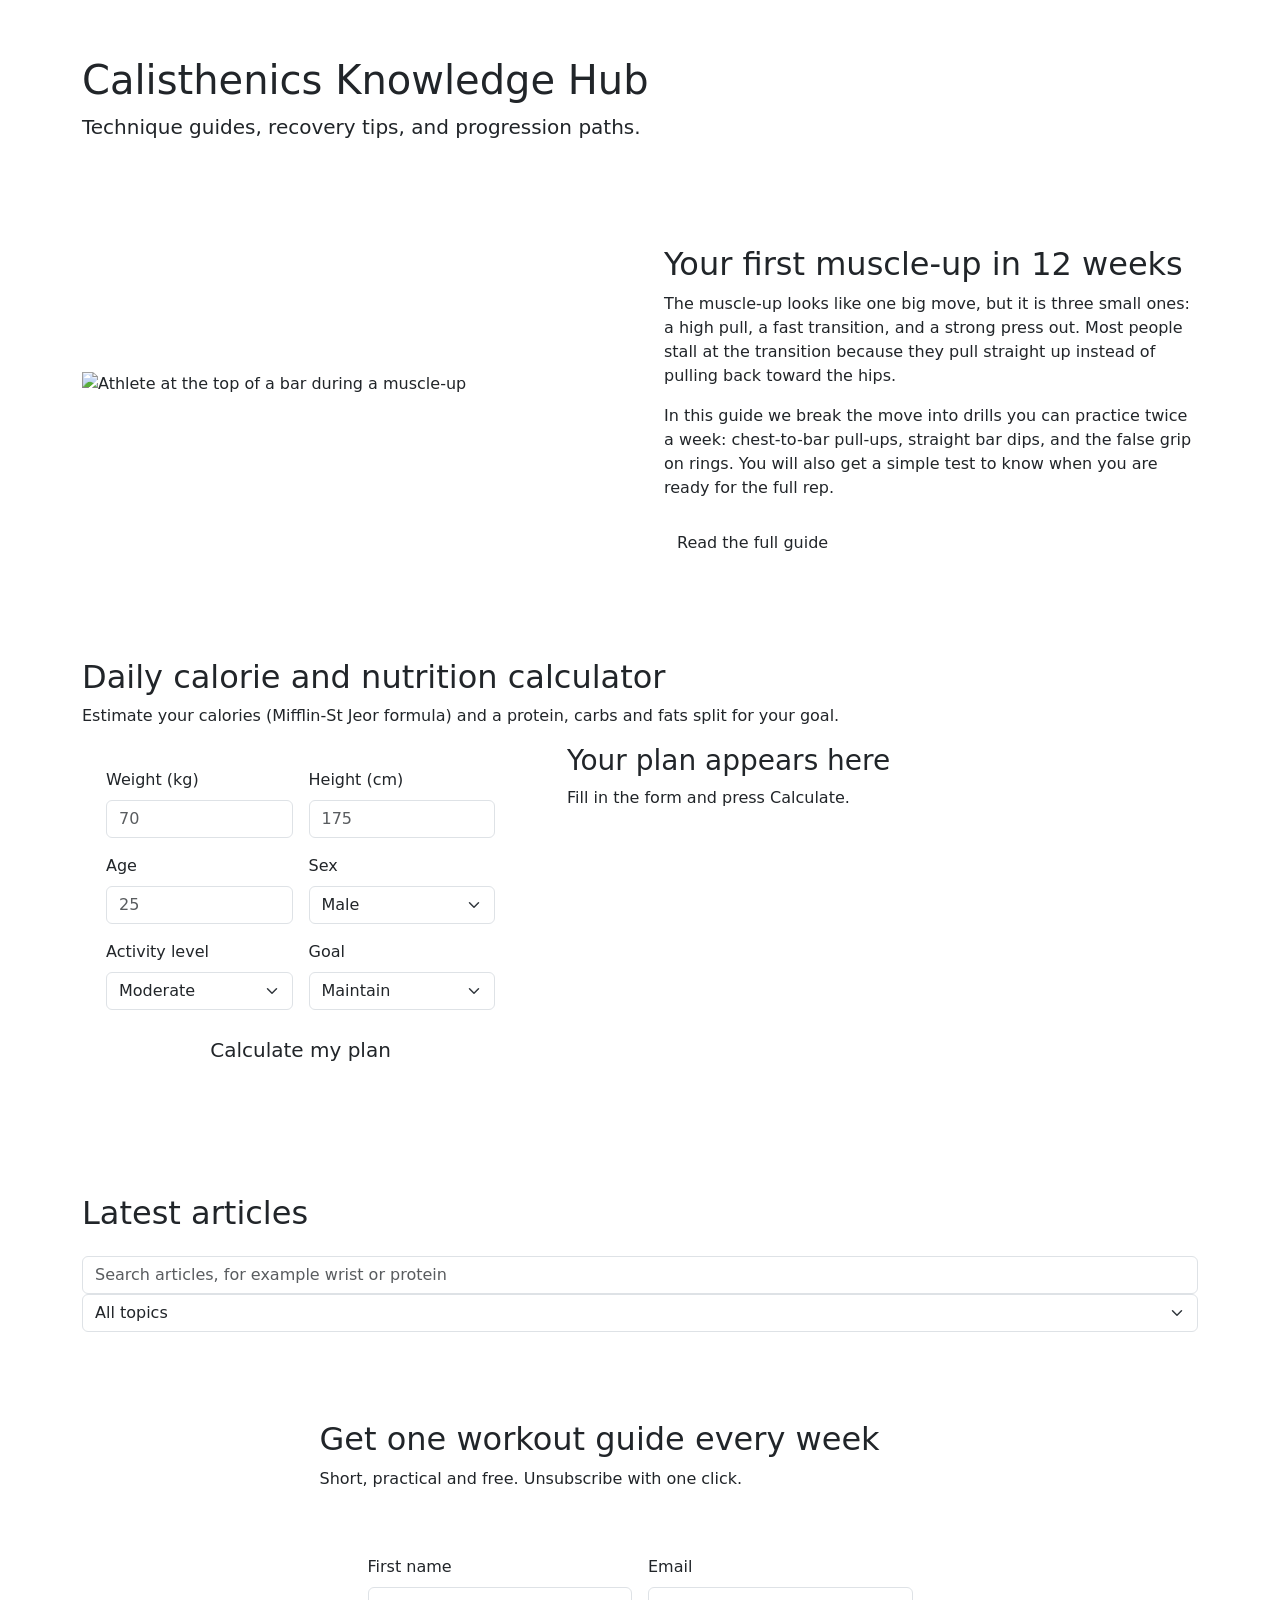
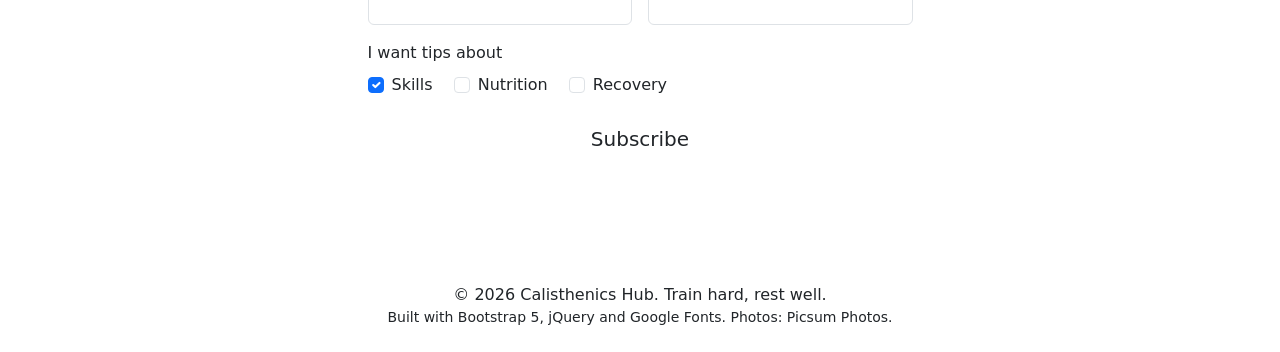
==== blog.html @ 7cf0b631 "blog.html" ====
<!DOCTYPE html>
<html lang="en">
<head>
  <meta charset="UTF-8">
  <meta name="viewport" content="width=device-width, initial-scale=1.0">
  <title>Knowledge Hub | Calisthenics Hub</title>

  <link rel="preconnect" href="https://fonts.googleapis.com">
  <link rel="preconnect" href="https://fonts.gstatic.com" crossorigin>
  <link href="https://fonts.googleapis.com/css2?family=Barlow+Condensed:wght@600;700;800&family=Barlow:wght@400;500;600&display=swap" rel="stylesheet">
  <link href="https://cdn.jsdelivr.net/npm/bootstrap@5.3.3/dist/css/bootstrap.min.css" rel="stylesheet">
  <link rel="stylesheet" href="style.css">
</head>
<body>

  <!-- SHARED NAVBAR (same on every page; only the active link changes) -->
  <header>
    <nav class="navbar navbar-expand-md sticky-top navbar-dark">
      <div class="container">
        <a class="navbar-brand" href="index.html">Calisthenics<span>Hub</span></a>
        <button class="navbar-toggler" type="button" data-bs-toggle="collapse"
                data-bs-target="#mainNav" aria-controls="mainNav"
                aria-expanded="false" aria-label="Toggle navigation">
          <span class="navbar-toggler-icon"></span>
        </button>
        <div class="collapse navbar-collapse" id="mainNav">
          <ul class="navbar-nav ms-auto">
            <li class="nav-item"><a class="nav-link" href="index.html">Home</a></li>
            <li class="nav-item"><a class="nav-link" href="index.html#programs">Programs</a></li>
            <li class="nav-item"><a class="nav-link" href="programs-table.html">Schedule &amp; Pricing</a></li>
            <li class="nav-item"><a class="nav-link active" href="blog.html" aria-current="page">Blog</a></li>
            <li class="nav-item"><a class="nav-link" href="index.html#contact">Contact</a></li>
          </ul>
        </div>
      </div>
    </nav>
  </header>

  <main>

    <!-- COMPACT HERO -->
    <section class="page-hero">
      <div class="container">
        <h1>Calisthenics Knowledge Hub</h1>
        <p class="lead">Technique guides, recovery tips, and progression paths.</p>
      </div>
    </section>

    <!-- SECTION 1: FEATURED ARTICLE (2 columns, stacks on phones) -->
    <section id="featured" class="py-5">
      <div class="container">
        <article class="row align-items-center g-4 g-lg-5">
          <div class="col-12 col-lg-6">
            <img src="https://picsum.photos/seed/muscle-up-guide/900/650"
                 class="img-fluid about-img" alt="Athlete at the top of a bar during a muscle-up">
          </div>
          <div class="col-12 col-lg-6">
            <span class="badge badge-accent mb-3">Featured guide</span>
            <h2 class="section-title">Your first muscle-up in 12 weeks</h2>
            <p>
              The muscle-up looks like one big move, but it is three small ones: a high
              pull, a fast transition, and a strong press out. Most people stall at the
              transition because they pull straight up instead of pulling back toward the hips.
            </p>
            <p>
              In this guide we break the move into drills you can practice twice a week:
              chest-to-bar pull-ups, straight bar dips, and the false grip on rings. You
              will also get a simple test to know when you are ready for the full rep.
            </p>
            <a href="#" class="btn btn-accent mt-2">Read the full guide</a>
          </div>
        </article>
      </div>
    </section>

    <!-- NUTRITION CALCULATOR (Endterm feature, logic in js/script.js) -->
    <section id="calculator" class="py-5 band">
      <div class="container">
        <h2 class="section-title">Daily calorie and nutrition calculator</h2>
        <p class="section-lead">Estimate your calories (Mifflin-St Jeor formula) and a protein, carbs and fats split for your goal.</p>
        <div class="row g-4 g-lg-5">
          <div class="col-12 col-lg-5">
            <form id="calcForm" class="contact-form p-4" novalidate>
              <div class="row g-3">
                <div class="col-12 col-sm-6">
                  <label for="weight" class="form-label">Weight (kg)</label>
                  <input type="number" class="form-control" id="weight" name="weight" inputmode="decimal" step="any" placeholder="70">
                </div>
                <div class="col-12 col-sm-6">
                  <label for="height" class="form-label">Height (cm)</label>
                  <input type="number" class="form-control" id="height" name="height" inputmode="decimal" step="any" placeholder="175">
                </div>
                <div class="col-12 col-sm-6">
                  <label for="age" class="form-label">Age</label>
                  <input type="number" class="form-control" id="age" name="age" inputmode="numeric" step="1" placeholder="25">
                </div>
                <div class="col-12 col-sm-6">
                  <label for="sex" class="form-label">Sex</label>
                  <select class="form-select" id="sex" name="sex"><option value="male">Male</option><option value="female">Female</option></select>
                </div>
                <div class="col-12 col-sm-6">
                  <label for="activity" class="form-label">Activity level</label>
                  <select class="form-select" id="activity" name="activity">
                    <option value="sedentary">Sedentary</option><option value="moderate" selected>Moderate</option><option value="active">Active</option>
                  </select>
                </div>
                <div class="col-12 col-sm-6">
                  <label for="goal" class="form-label">Goal</label>
                  <select class="form-select" id="goal" name="goal">
                    <option value="cut">Cut</option><option value="maintain" selected>Maintain</option><option value="bulk">Bulk</option>
                  </select>
                </div>
                <div class="col-12"><button type="submit" class="btn btn-accent btn-lg w-100">Calculate my plan</button></div>
              </div>
            </form>
          </div>
          <div class="col-12 col-lg-7" aria-live="polite">
            <div id="calcEmpty" class="result-box"><h3>Your plan appears here</h3><p class="mb-0">Fill in the form and press Calculate.</p></div>
            <div id="calcResult" class="result-box" hidden>
              <h3 class="visually-hidden">Your daily plan</h3>
              <p class="result-count mb-0">Daily target</p>
              <p class="calc-kcal"><span id="resKcal">0</span> kcal</p>
              <p class="mb-3">BMR <strong id="resBmr">0</strong> kcal, TDEE <strong id="resTdee">0</strong> kcal</p>
              <div class="row row-cols-1 row-cols-sm-3 g-3" id="macroCards"></div>
              <p class="small mt-3 mb-0">This is an estimate, not medical advice.</p>
            </div>
          </div>
        </div>
      </div>
    </section>

    <!-- SECTION 2: ARTICLE CARDS (1 per row on phones, 2 on tablet, 3 on desktop) -->
    <section id="articles" class="py-5">
      <div class="container">
        <h2 class="section-title mb-4">Latest articles</h2>

        <div class="article-tools">
          <div>
            <label for="articleSearch" class="visually-hidden">Search articles</label>
            <input type="search" id="articleSearch" class="form-control" placeholder="Search articles, for example wrist or protein">
          </div>
          <div>
            <label for="articleCategory" class="visually-hidden">Filter by topic</label>
            <select id="articleCategory" class="form-select"><option value="all">All topics</option></select>
          </div>
        </div>
        <p id="articleCount" class="section-lead" aria-live="polite"></p>
        <div class="row row-cols-1 row-cols-md-2 row-cols-lg-3 g-4" id="articleGrid"></div>
        <div id="articleEmpty" class="result-box" hidden><h3>No articles found</h3><p class="mb-0">Try another word or choose "All topics".</p></div>
      </div>
    </section>

    <!-- SECTION 3: NEWSLETTER FORM -->
    <section id="newsletter" class="py-5 band">
      <div class="container">
        <div class="row justify-content-center">
          <div class="col-12 col-md-10 col-lg-7">
            <h2 class="section-title">Get one workout guide every week</h2>
            <p class="section-lead">Short, practical and free. Unsubscribe with one click.</p>

            <form id="newsletterForm" class="contact-form p-4 p-md-5" action="#" method="post" novalidate>
              <div class="row g-3">
                <div class="col-12 col-md-6">
                  <label for="nlName" class="form-label">First name</label>
                  <input type="text" class="form-control" id="nlName" name="name" required>
                </div>
                <div class="col-12 col-md-6">
                  <label for="nlEmail" class="form-label">Email</label>
                  <input type="email" class="form-control" id="nlEmail" name="email" required>
                </div>
                <fieldset class="col-12">
                  <legend class="form-label fs-6">I want tips about</legend>
                  <div class="form-check form-check-inline">
                    <input class="form-check-input" type="checkbox" id="topicSkills" name="topics" value="skills" checked>
                    <label class="form-check-label" for="topicSkills">Skills</label>
                  </div>
                  <div class="form-check form-check-inline">
                    <input class="form-check-input" type="checkbox" id="topicNutrition" name="topics" value="nutrition">
                    <label class="form-check-label" for="topicNutrition">Nutrition</label>
                  </div>
                  <div class="form-check form-check-inline">
                    <input class="form-check-input" type="checkbox" id="topicRecovery" name="topics" value="recovery">
                    <label class="form-check-label" for="topicRecovery">Recovery</label>
                  </div>
                </fieldset>
                <div class="col-12">
                  <button type="submit" class="btn btn-accent btn-lg w-100">Subscribe</button>
                </div>
              </div>
            </form>
          </div>
        </div>
      </div>
    </section>

  </main>

  <!-- SHARED FOOTER -->
  <footer class="site-footer text-center py-4">
    <p class="mb-0">&copy; 2026 Calisthenics Hub. Train hard, rest well.</p>
    <p class="mb-0 small">Built with Bootstrap 5, jQuery and Google Fonts. Photos: Picsum Photos.</p>
  </footer>

  <script src="https://code.jquery.com/jquery-3.7.1.min.js"></script>
  <script src="https://cdn.jsdelivr.net/npm/bootstrap@5.3.3/dist/js/bootstrap.bundle.min.js"></script>
  <script src="js/script.js"></script>
</body>
</html>
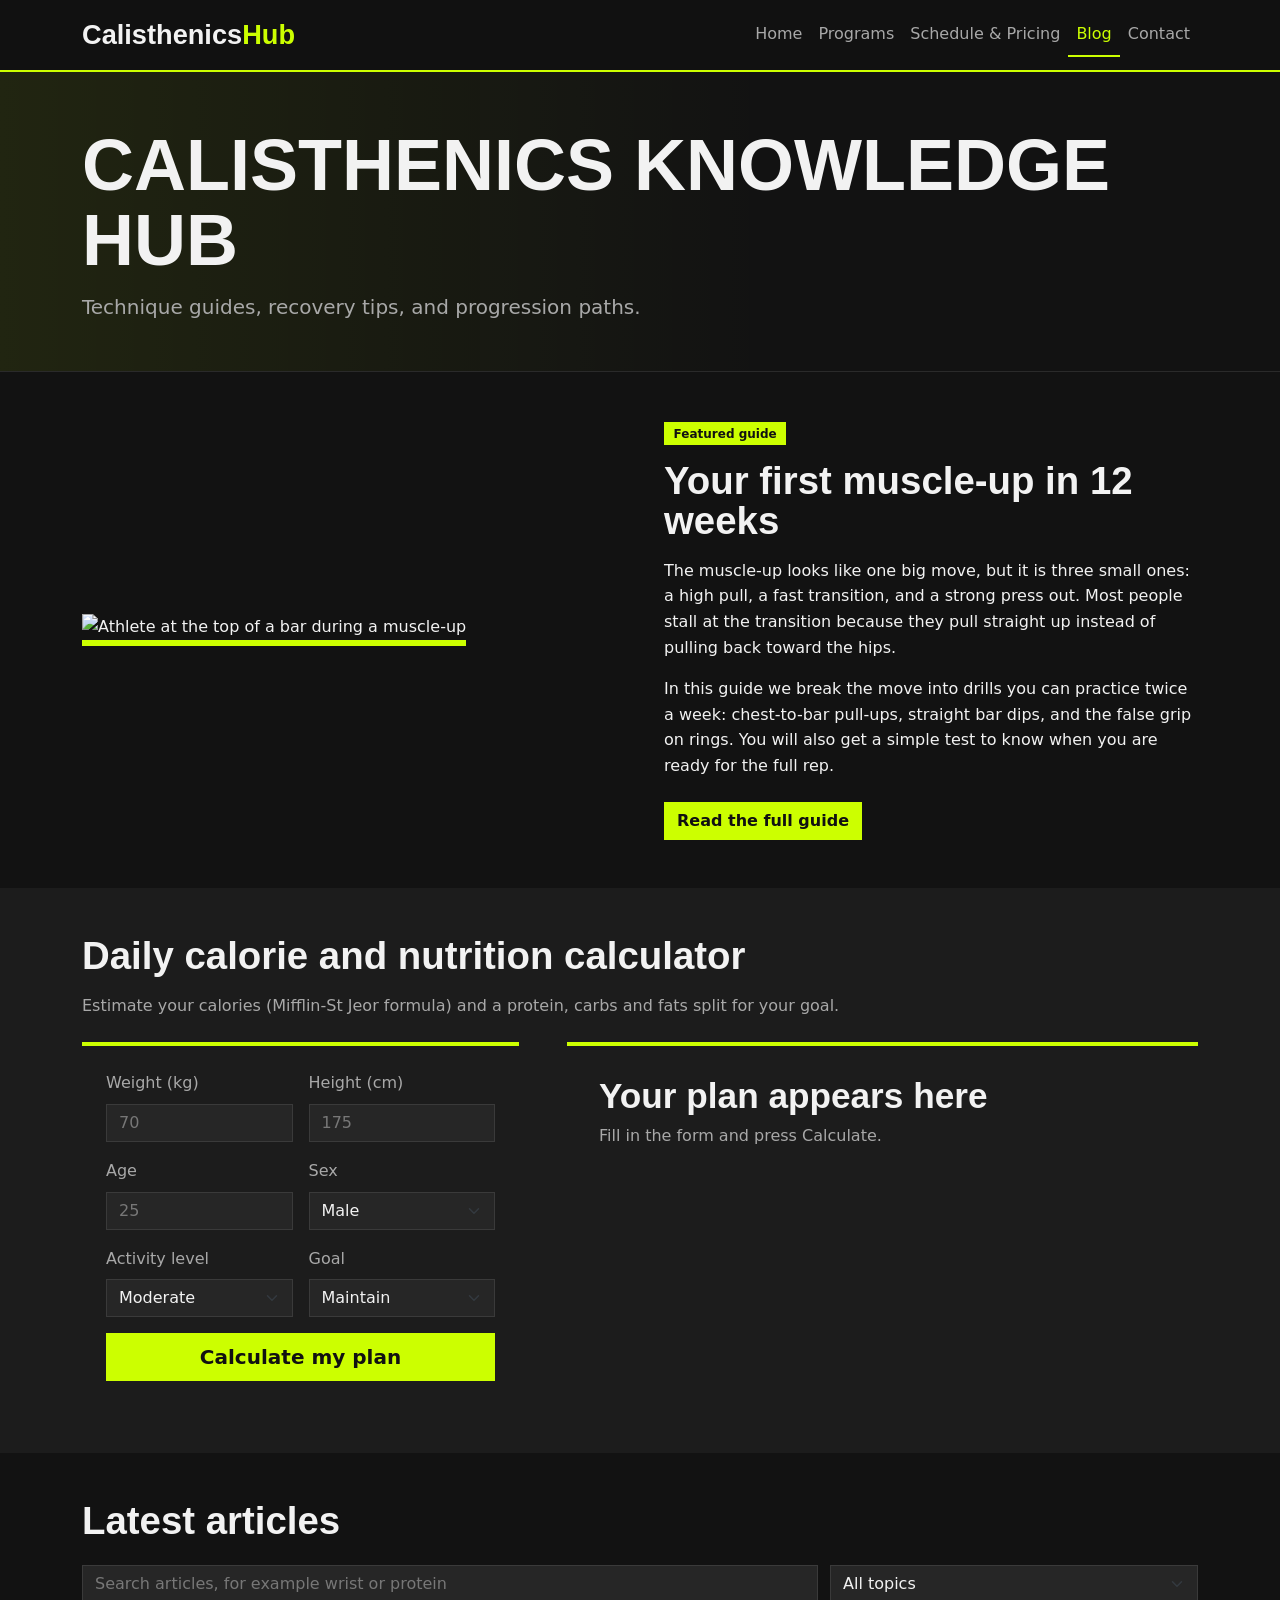
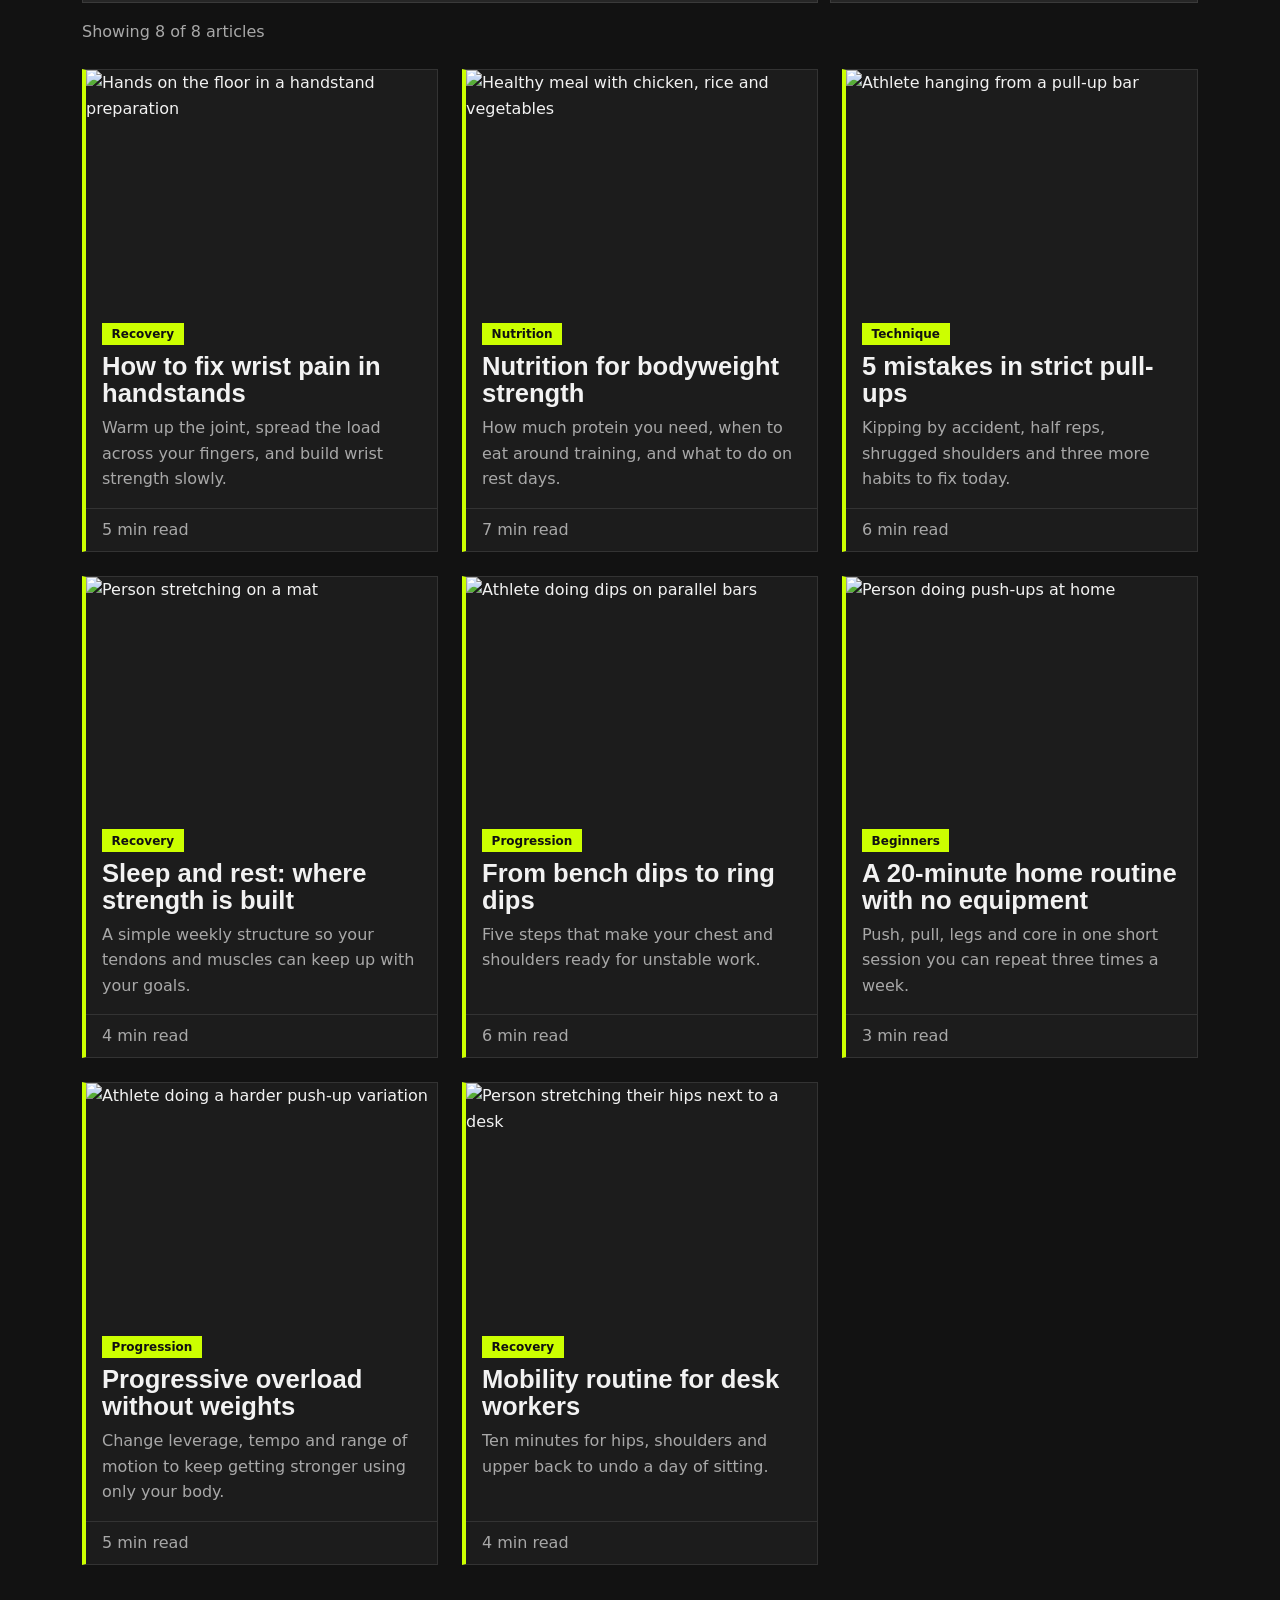
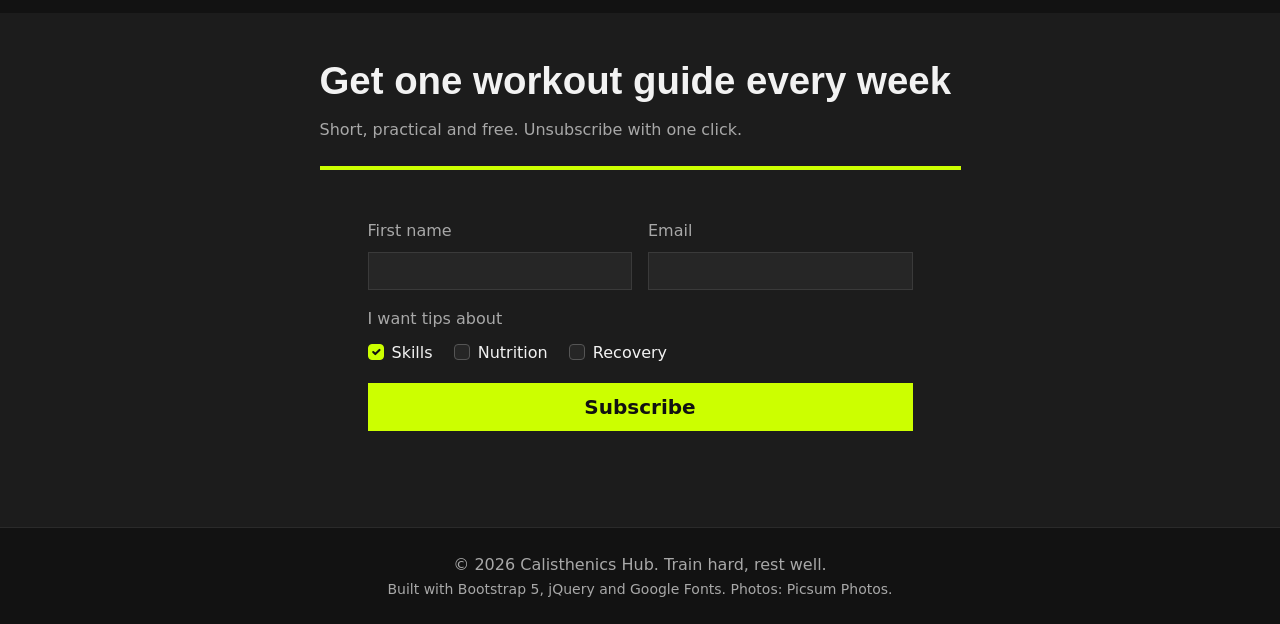
==== commit cf86240c: "blog.html" ====
--- a/blog.html
+++ b/blog.html
@@ -203,6 +203,6 @@
 
   <script src="https://code.jquery.com/jquery-3.7.1.min.js"></script>
   <script src="https://cdn.jsdelivr.net/npm/bootstrap@5.3.3/dist/js/bootstrap.bundle.min.js"></script>
-  <script src="js/script.js"></script>
+  <script src="script.js"></script>
 </body>
 </html>
--- a/style.css
+++ b/style.css
@@ -0,0 +1,474 @@
+/* ==========================================================
+   Calisthenics Hub, style.css
+   Loaded AFTER Bootstrap so these rules can override it.
+   ========================================================== */
+
+/* ---------- Design tokens ---------- */
+:root {
+  --bg: #121212;
+  --surface: #1c1c1c;
+  --surface-2: #262626;
+  --text: #f2f2f2;
+  --muted: #a8a8a8;
+  --accent: #ccff00;
+  --accent-dark: #a8d400;
+  --font-display: "Barlow Condensed", "Arial Narrow", Impact, sans-serif;
+  --font-body: "Barlow", system-ui, -apple-system, "Segoe UI", sans-serif;
+
+  /* Override Bootstrap's own variables */
+  --bs-body-bg: var(--bg);
+  --bs-body-color: var(--text);
+  --bs-body-font-family: var(--font-body);
+  --bs-border-color: #333;
+}
+
+/* ---------- Base ---------- */
+html { scroll-behavior: smooth; }
+
+body {
+  background-color: var(--bg);
+  color: var(--text);
+  font-family: var(--font-body);
+  line-height: 1.6;
+  overflow-x: hidden; /* safety net: no horizontal scroll */
+}
+
+section[id] { scroll-margin-top: 70px; } /* sticky navbar offset */
+
+h1, h2, h3 { font-family: var(--font-display); font-weight: 700; line-height: 1.05; }
+
+a:focus-visible, button:focus-visible, .form-control:focus-visible {
+  outline: 3px solid var(--accent);
+  outline-offset: 2px;
+}
+
+.section-title { font-size: 2.4rem; margin-bottom: 1rem; }
+.section-subtitle { font-size: 1.8rem; color: var(--accent); }
+
+/* ======================= TASK 2 STYLES (Bootstrap overrides) ======================= */
+
+/* ---------- Navbar ---------- */
+.navbar {
+  background-color: rgba(18, 18, 18, 0.96);
+  border-bottom: 2px solid var(--accent);
+}
+.navbar-brand {
+  font-family: var(--font-display);
+  font-size: 1.7rem;
+  font-weight: 800;
+  color: var(--text);
+}
+.navbar-brand span { color: var(--accent); }
+.navbar .nav-link { color: var(--muted); font-weight: 500; }
+.navbar .nav-link:hover,
+.navbar .nav-link:focus { color: var(--accent); }
+.navbar-toggler { border-color: var(--accent); }
+.navbar-toggler:focus { box-shadow: 0 0 0 3px rgba(204, 255, 0, 0.4); }
+.navbar-toggler-icon {
+  background-image: url("data:image/svg+xml,%3csvg xmlns='http://www.w3.org/2000/svg' viewBox='0 0 30 30'%3e%3cpath stroke='%23ccff00' stroke-linecap='round' stroke-miterlimit='10' stroke-width='2' d='M4 7h22M4 15h22M4 23h22'/%3e%3c/svg%3e");
+}
+
+/* ---------- Buttons ---------- */
+.btn-accent {
+  background-color: var(--accent);
+  border-color: var(--accent);
+  color: #111;
+  font-weight: 700;
+  border-radius: 0;
+}
+.btn-accent:hover,
+.btn-accent:focus {
+  background-color: var(--accent-dark);
+  border-color: var(--accent-dark);
+  color: #111;
+}
+.btn-outline-accent {
+  border: 2px solid var(--accent);
+  color: var(--accent);
+  font-weight: 600;
+  border-radius: 0;
+}
+.btn-outline-accent:hover {
+  background-color: var(--accent);
+  color: #111;
+}
+
+/* ---------- Hero ---------- */
+.hero {
+  min-height: 85vh;
+  background:
+    linear-gradient(90deg, rgba(18, 18, 18, 0.95) 35%, rgba(18, 18, 18, 0.7)),
+    url("https://picsum.photos/seed/calisthenics-hero/1600/900") center / cover no-repeat;
+}
+.hero-title {
+  font-size: clamp(3rem, 9vw, 6rem);
+  font-weight: 800;
+  text-transform: uppercase;
+}
+.hero-subtitle { color: var(--muted); max-width: 36rem; }
+.hero-stats li {
+  padding: 1rem 0 1rem 1.25rem;
+  border-left: 4px solid var(--accent);
+  margin-bottom: 1rem;
+  color: var(--muted);
+}
+.hero-stats strong {
+  display: block;
+  font-family: var(--font-display);
+  font-size: 2.2rem;
+  color: var(--text);
+}
+
+/* ---------- About ---------- */
+.about-img {
+  width: 100%;
+  border-bottom: 6px solid var(--accent);
+  object-fit: cover;
+}
+
+/* ---------- Cards (reviews) ---------- */
+.card {
+  background-color: var(--surface);
+  border: 1px solid var(--bs-border-color);
+  border-left: 4px solid var(--accent);
+  border-radius: 0;
+  color: var(--text);
+}
+.card-text { font-size: 1.1rem; }
+.card-footer {
+  background-color: transparent;
+  border-top: 1px solid var(--bs-border-color);
+  color: var(--muted);
+}
+
+/* ---------- Accordion ---------- */
+.accordion {
+  --bs-accordion-bg: var(--surface);
+  --bs-accordion-color: var(--text);
+  --bs-accordion-border-color: #333;
+  --bs-accordion-btn-bg: var(--surface);
+  --bs-accordion-btn-color: var(--text);
+  --bs-accordion-active-bg: var(--surface-2);
+  --bs-accordion-active-color: var(--accent);
+  --bs-accordion-btn-focus-box-shadow: 0 0 0 3px rgba(204, 255, 0, 0.4);
+  --bs-accordion-border-radius: 0;
+  --bs-accordion-inner-border-radius: 0;
+}
+.accordion-button { font-weight: 600; }
+.accordion-button::after { filter: invert(1) brightness(1.5); }
+.accordion-button:not(.collapsed)::after {
+  filter: invert(86%) sepia(86%) saturate(900%) hue-rotate(20deg);
+}
+
+/* ---------- Contact form ---------- */
+.contact-form {
+  background-color: var(--surface);
+  border-top: 4px solid var(--accent);
+}
+.form-label { color: var(--muted); font-weight: 500; }
+.form-control,
+.form-select {
+  background-color: var(--surface-2);
+  border: 1px solid #3a3a3a;
+  border-radius: 0;
+  color: var(--text);
+}
+.form-control::placeholder { color: #777; }
+.form-control:focus,
+.form-select:focus {
+  background-color: var(--surface-2);
+  border-color: var(--accent);
+  box-shadow: 0 0 0 3px rgba(204, 255, 0, 0.25);
+  color: var(--text);
+}
+
+/* ---------- Footer ---------- */
+.site-footer {
+  border-top: 1px solid #2a2a2a;
+  color: var(--muted);
+}
+
+/* ==================================================================
+   TASK 1: PROGRAMS SECTION (hand-written, mobile-first media queries)
+   No Bootstrap classes, no fixed widths, no absolute positioning.
+   Base styles = phone. Media queries only ADD changes for wider screens.
+   ================================================================== */
+
+/* BASE (phone, <768px): 1 card per row */
+.programs {
+  background-color: var(--surface);
+  padding: 2.5rem 1rem;
+}
+
+.programs-title {
+  font-size: 2rem;            /* small heading on phones */
+  text-align: left;
+  margin: 0 0 0.5rem;
+}
+
+.programs-intro {
+  color: var(--muted);
+  margin: 0 0 1.5rem;
+}
+
+.programs-list {
+  display: grid;
+  grid-template-columns: 1fr; /* 1 column */
+  gap: 1rem;
+}
+
+.program-card {
+  background-color: var(--bg);
+  border-top: 4px solid var(--accent);
+  padding: 1.25rem;           /* compact padding on phones */
+}
+
+.program-card h3 { font-size: 1.5rem; margin: 0 0 0.5rem; }
+.program-card p { color: var(--muted); margin: 0 0 1rem; }
+
+.program-meta {
+  display: inline-block;
+  color: var(--accent);
+  font-weight: 600;
+  font-size: 0.9rem;
+}
+
+/* TABLET (>=768px): 2 cards per row + extra changes */
+@media (min-width: 768px) {
+  .programs {
+    padding: 4rem 2rem;       /* more spacing */
+  }
+  .programs-title {
+    font-size: 3rem;          /* bigger heading */
+    text-align: center;       /* alignment changes */
+  }
+  .programs-intro { text-align: center; }
+  .programs-list {
+    grid-template-columns: repeat(2, 1fr); /* 2 columns */
+    gap: 1.5rem;
+  }
+  .program-card { padding: 1.75rem; }      /* roomier cards */
+}
+
+/* DESKTOP (>=1280px): 3 cards per row */
+@media (min-width: 1280px) {
+  .programs { padding: 5rem 4rem; }
+  .programs-title { font-size: 4rem; }
+  .programs-list {
+    grid-template-columns: repeat(3, 1fr); /* 3 columns */
+    gap: 2rem;
+    max-width: 1320px;
+    margin-inline: auto;
+  }
+}
+
+/* ===================== END OF TASK 1 ===================== */
+
+/* ==================================================================
+   MULTI-PAGE ADDITIONS (programs-table.html and blog.html)
+   ================================================================== */
+
+/* Active link in the shared navbar */
+.navbar .nav-link.active { color: var(--accent); border-bottom: 2px solid var(--accent); }
+@media (max-width: 767.98px) {
+  .navbar .nav-link.active { border-bottom: 0; border-left: 3px solid var(--accent); padding-left: 0.75rem; }
+}
+
+/* Compact hero for inner pages */
+.page-hero {
+  padding: 3.5rem 0 3rem;
+  border-bottom: 1px solid #2a2a2a;
+  background: linear-gradient(90deg, rgba(204, 255, 0, 0.08), transparent 60%), var(--bg);
+}
+.page-hero h1 {
+  font-size: clamp(2.4rem, 7vw, 4.5rem);
+  font-weight: 800;
+  text-transform: uppercase;
+  margin-bottom: 0.75rem;
+}
+.page-hero .lead { color: var(--muted); max-width: 40rem; margin-bottom: 0; }
+
+/* Shared helpers */
+.band { background-color: var(--surface); }
+.section-lead { color: var(--muted); margin-bottom: 1.5rem; }
+.badge-accent {
+  background-color: var(--accent);
+  color: #111;
+  font-weight: 700;
+  border-radius: 0;
+  padding: 0.45em 0.8em;
+}
+
+/* ---------- Tables (schedule + benchmarks) ---------- */
+.schedule-table {
+  --bs-table-bg: var(--surface);
+  --bs-table-color: var(--text);
+  --bs-table-border-color: #333;
+  --bs-table-hover-bg: rgba(204, 255, 0, 0.12);
+  --bs-table-hover-color: var(--text);
+  min-width: 640px;            /* table scrolls inside .table-responsive, not the page */
+  margin-bottom: 0;
+}
+.schedule-table caption { color: var(--muted); caption-side: top; padding-top: 0; }
+.schedule-table thead {
+  --bs-table-bg: #000;
+  --bs-table-color: var(--accent);
+  font-family: var(--font-display);
+  font-size: 1.15rem;
+  letter-spacing: 0.04em;
+}
+.schedule-table thead th { border-bottom: 2px solid var(--accent); padding: 0.9rem; }
+.schedule-table tbody th { color: var(--accent); font-family: var(--font-display); font-size: 1.15rem; }
+.schedule-table td { padding: 0.9rem; }
+.schedule-table tbody tr:hover td strong { color: var(--accent); }
+.slot-coach { display: block; color: var(--muted); font-size: 0.85rem; }
+.slot-rest { color: #666; }
+#benchmarkTable { min-width: 0; }   /* 3 narrow columns fit on a phone */
+
+/* Checkboxes in neon style */
+.form-check-input { background-color: var(--surface-2); border-color: #555; cursor: pointer; }
+.form-check-input:checked { background-color: var(--accent); border-color: var(--accent); }
+.form-check-input:focus { border-color: var(--accent); box-shadow: 0 0 0 3px rgba(204, 255, 0, 0.3); }
+.form-check-input:checked[type="checkbox"] {
+  background-image: url("data:image/svg+xml,%3csvg xmlns='http://www.w3.org/2000/svg' viewBox='0 0 20 20'%3e%3cpath fill='none' stroke='%23111' stroke-linecap='round' stroke-linejoin='round' stroke-width='3' d='m6 10 3 3 6-6'/%3e%3c/svg%3e");
+}
+.form-check-label { color: var(--text); }
+fieldset legend { float: none; }
+
+/* ---------- Pricing cards ---------- */
+.plan-card { position: relative; }
+.plan-card h3 { font-size: 1.9rem; }
+.price {
+  font-family: var(--font-display);
+  font-size: 2.8rem;
+  font-weight: 800;
+  color: var(--accent);
+  margin: 0.5rem 0 1rem;
+}
+.plan-list li { padding: 0.5rem 0; border-top: 1px solid #333; color: var(--muted); }
+.plan-featured {
+  border: 2px solid var(--accent);
+  background-color: var(--surface-2);
+}
+@media (min-width: 992px) {
+  .plan-featured { transform: translateY(-12px); }  /* middle plan stands out on desktop */
+}
+
+/* ---------- Benchmark result box ---------- */
+.result-box {
+  background-color: var(--surface);
+  border-top: 4px solid var(--accent);
+  padding: 2rem;
+}
+.result-count { color: var(--muted); margin-bottom: 0.5rem; }
+.result-count span { color: var(--accent); font-family: var(--font-display); font-size: 2.2rem; font-weight: 800; }
+.result-box h3 { font-size: 2.2rem; }
+.result-box p { color: var(--muted); }
+@media (min-width: 992px) {
+  .result-box { position: sticky; top: 90px; }
+}
+
+/* ---------- Blog cards ---------- */
+.blog-card .card-img-top { border-radius: 0; aspect-ratio: 3 / 2; object-fit: cover; }
+.blog-card .card-title { font-size: 1.6rem; }
+.blog-card .card-text { color: var(--muted); font-size: 1rem; }
+.blog-card { transition: border-color 0.2s ease, transform 0.2s ease; }
+.blog-card:hover { border-color: var(--accent); transform: translateY(-4px); }
+
+@media (prefers-reduced-motion: reduce) {
+  .blog-card, html { transition: none; scroll-behavior: auto; }
+  .blog-card:hover { transform: none; }
+}
+
+/* ==================================================================
+   ENDTERM ADDITIONS (pet widget, modal, validation, calculator, articles)
+   ================================================================== */
+:root {
+  --error: #ff6b6b;
+  --bs-form-invalid-color: var(--error);
+  --bs-form-invalid-border-color: var(--error);
+}
+
+/* ---------- Workout pet widget ---------- */
+.pet-widget {
+  background-color: var(--surface);
+  border: 1px solid #333;
+  border-top: 4px solid var(--accent);
+  padding: 1.5rem;
+  max-width: 28rem;
+  transition: box-shadow 0.3s ease;
+}
+.pet-widget[data-rank="S"], .pet-widget[data-rank="SS"] { box-shadow: 0 0 28px rgba(204, 255, 0, 0.3); }
+.pet-head { display: flex; align-items: center; gap: 1rem; }
+.rank-badge {
+  display: grid; place-items: center; flex: none;
+  width: 3.5rem; height: 3.5rem;
+  background-color: var(--accent); color: #111;
+  font-family: var(--font-display); font-size: 2rem; font-weight: 800;
+}
+.pet-heading { font-size: 1.7rem; margin: 0; }
+.pet-sub, .pet-xp { color: var(--muted); font-size: 0.95rem; }
+.pet-btn {
+  display: block; margin: 1rem auto;
+  width: 8rem; height: 8rem; border-radius: 50%;
+  background: transparent; border: 2px dashed #444;
+  font-size: 4.5rem; line-height: 1; cursor: pointer;
+  transition: border-color 0.2s ease, background-color 0.2s ease;
+}
+.pet-btn:hover, .pet-btn:focus-visible { border-color: var(--accent); background-color: rgba(204, 255, 0, 0.08); }
+#petIcon { display: inline-block; }
+.progress { height: 0.9rem; background-color: var(--surface-2); border-radius: 0; }
+.progress-bar { background-color: var(--accent); transition: width 0.4s ease; }
+.pet-actions { display: grid; grid-template-columns: repeat(2, 1fr); gap: 0.5rem; margin-top: 1rem; }
+.pet-msg { min-height: 1.5rem; margin: 0.75rem 0 0; color: var(--accent); }
+.pet-reset { background: none; border: 0; padding: 0; color: var(--muted); text-decoration: underline; }
+.pet-reset:hover { color: var(--text); }
+
+/* ---------- Achievements modal ---------- */
+.modal-content { background-color: var(--surface); border: 2px solid var(--accent); border-radius: 0; color: var(--text); }
+.modal-header { border-bottom: 1px solid #333; }
+.modal-title { font-size: 2rem; }
+.modal .btn-close { filter: invert(1); }
+.modal-rank { color: var(--muted); }
+.modal-rank strong { color: var(--accent); font-size: 1.4rem; }
+.stat-tile {
+  display: flex; flex-direction: column; align-items: center; gap: 0.25rem;
+  background-color: var(--bg); border-top: 3px solid var(--accent); padding: 1rem 0.5rem; text-align: center;
+}
+.stat-icon { font-size: 1.8rem; }
+.stat-tile strong { font-family: var(--font-display); font-size: 2rem; color: var(--accent); }
+
+/* ---------- Form validation states ---------- */
+.field-error { color: var(--error); font-size: 0.9rem; margin-top: 0.35rem; }
+.form-control.is-invalid, .form-select.is-invalid { background-color: var(--surface-2); }
+.form-control.is-invalid:focus, .form-select.is-invalid:focus { background-color: var(--surface-2); color: var(--text); }
+.form-success {
+  background-color: rgba(204, 255, 0, 0.12);
+  border: 1px solid var(--accent); border-left-width: 6px;
+  color: var(--accent); padding: 1rem 1.25rem; margin-bottom: 1rem;
+}
+.form-select:focus-visible { outline: 3px solid var(--accent); outline-offset: 2px; }
+
+/* ---------- Nutrition calculator ---------- */
+.calc-kcal { font-family: var(--font-display); font-size: clamp(3rem, 9vw, 4.5rem); font-weight: 800; color: var(--accent); line-height: 1; margin: 0.25rem 0 0.75rem; }
+.macro-card { background-color: var(--bg); border-top: 3px solid var(--accent); padding: 1rem; height: 100%; }
+.macro-card h4 { font-size: 1.4rem; margin: 0; }
+.macro-grams { font-family: var(--font-display); font-size: 2.2rem; font-weight: 700; margin: 0 0 0.5rem; }
+.macro-card small { color: var(--muted); }
+#calcResult p, #calcEmpty p { color: var(--muted); }
+#calcResult strong { color: var(--text); }
+
+/* ---------- Article search and filter ---------- */
+.article-tools { display: grid; grid-template-columns: 1fr; gap: 0.75rem; margin-bottom: 1rem; }
+@media (min-width: 768px) { .article-tools { grid-template-columns: 2fr 1fr; } }
+
+/* ---------- Hover effects on buttons and cards ---------- */
+.btn { transition: transform 0.15s ease, background-color 0.2s ease, color 0.2s ease; }
+.btn:hover { transform: translateY(-2px); }
+.card, .program-card { transition: transform 0.2s ease, border-color 0.2s ease; }
+.card:hover { border-color: var(--accent); }
+.program-card:hover { transform: translateY(-4px); }
+@media (prefers-reduced-motion: reduce) {
+  .btn, .card, .program-card, .pet-btn { transition: none; }
+  .btn:hover, .program-card:hover { transform: none; }
+}
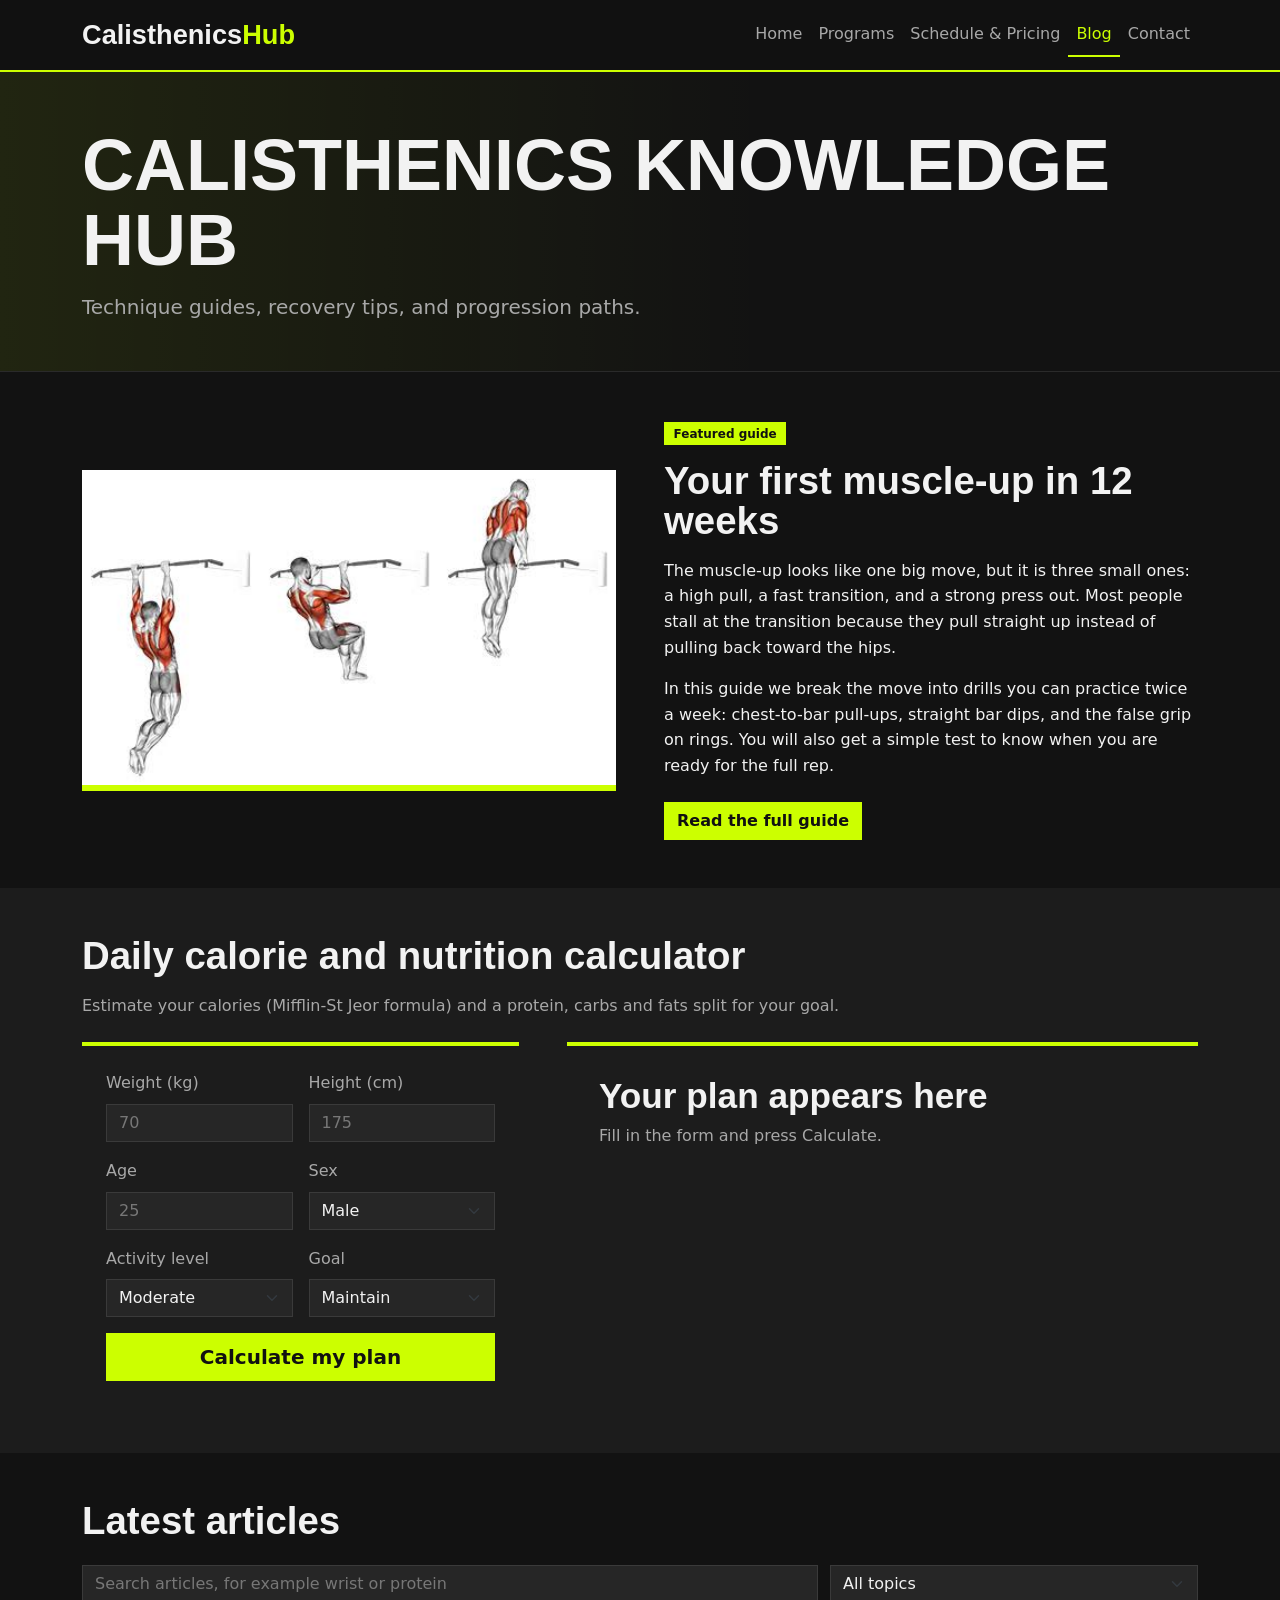
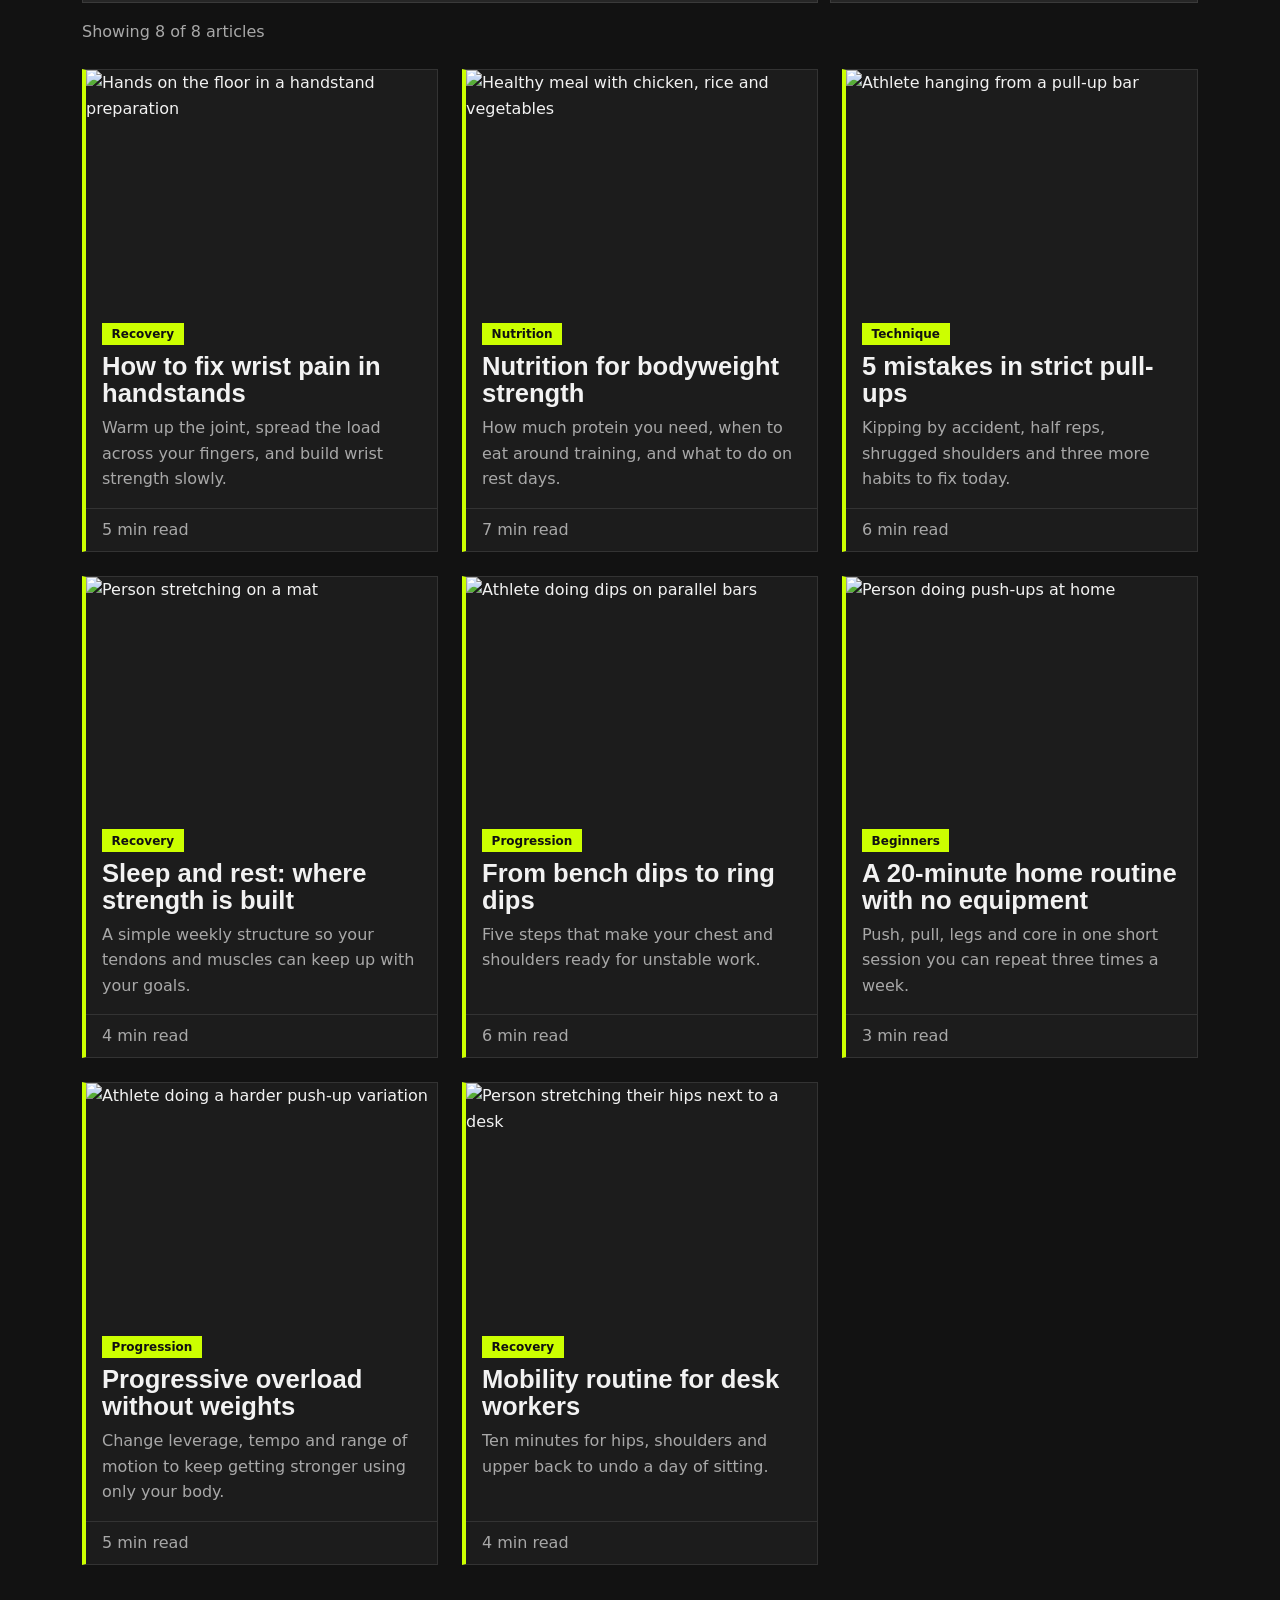
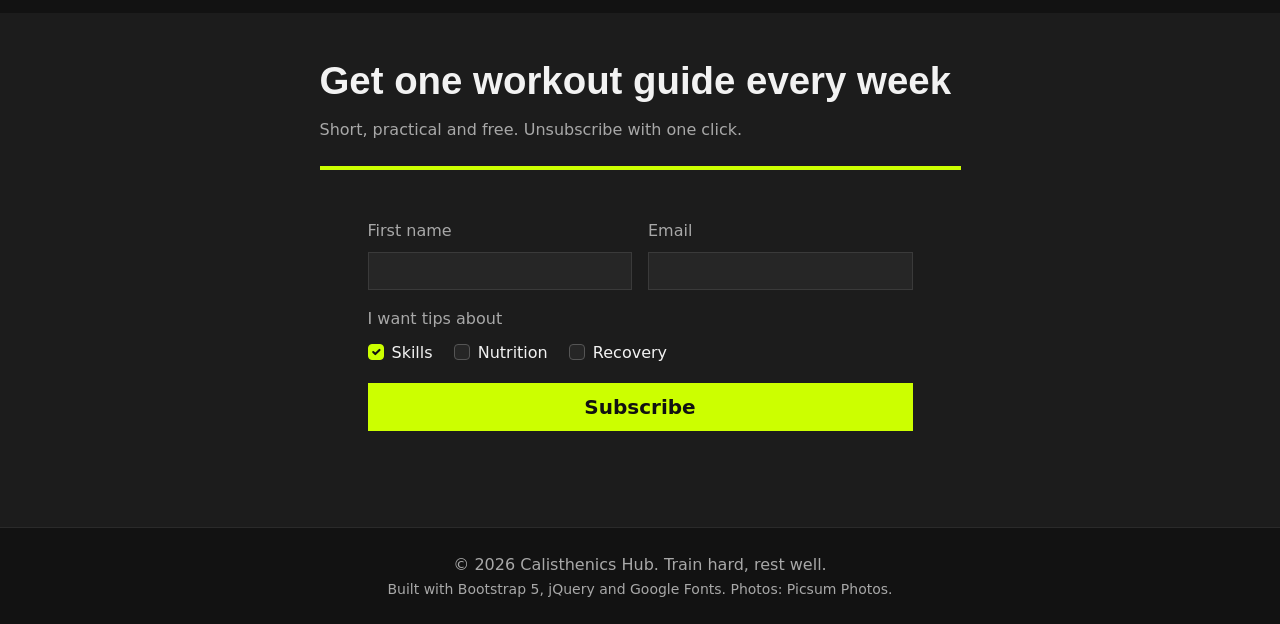
==== commit 821abc57: "Update blog.html" ====
--- a/blog.html
+++ b/blog.html
@@ -51,7 +51,7 @@
       <div class="container">
         <article class="row align-items-center g-4 g-lg-5">
           <div class="col-12 col-lg-6">
-            <img src="https://picsum.photos/seed/muscle-up-guide/900/650"
+            <img src="images/photo-2.jpg"
                  class="img-fluid about-img" alt="Athlete at the top of a bar during a muscle-up">
           </div>
           <div class="col-12 col-lg-6">
